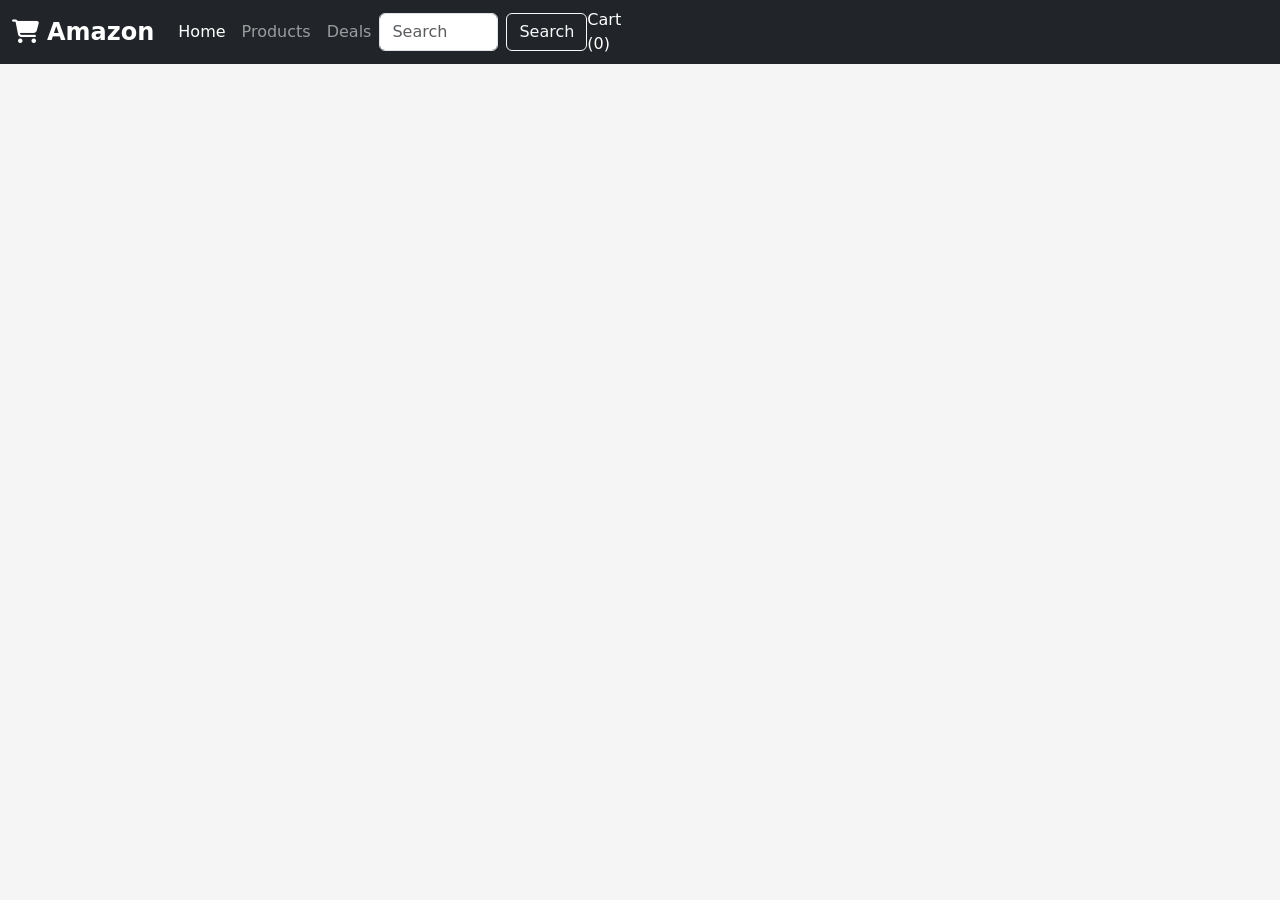
==== workspace/index.html @ 837c8e03 "initial commit" ====
<!DOCTYPE html>
<html lang="en">
<head>
    <meta charset="UTF-8">
    <meta name="viewport" content="width=device-width, initial-scale=1.0">
    <title>Amazon Shopping</title>
    <link href="https://cdn.jsdelivr.net/npm/bootstrap@5.3.0/dist/css/bootstrap.min.css" rel="stylesheet">
    <link rel="stylesheet" href="https://cdnjs.cloudflare.com/ajax/libs/font-awesome/6.4.0/css/all.min.css">
    <link rel="stylesheet" href="style.css">
</head>
<body>
    <header class="navbar navbar-expand-lg navbar-dark bg-dark sticky-top">
        <div class="container-fluid">
            <a class="navbar-brand fw-bold" href="#">
                <i class="fa-solid fa-cart-shopping me-2"></i>Amazon
            </a>
            <button class="navbar-toggler" type="button" data-bs-toggle="collapse" data-bs-target="#navbarNav">
                <span class="navbar-toggler-icon"></span>
            </button>
            <div class="collapse navbar-collapse" id="navbarNav">
                <ul class="navbar-nav me-auto mb-2 mb-lg-0">
                    <li class="nav-item">
                        <a class="nav-link active" aria-current="page" href="#">Home</a>
                    </li>
                    <li class="nav-item">
                        <a class="nav-link" href="#">Products</a>
                    </li>
                    <li class="nav-item">
                        <a class="nav-link" href="#">Deals</a>
                    </li>
                </ul>
                <form class="d-flex" role="search">
                    <input class="form-control me-2" type="search" placeholder="Search" aria-label="Search">
                    <button class="btn btn-outline-light" type="submit">Search</button>
                </form>
                <a class="nav-link text-white" href="#">Cart (0)</a>
            </div>
        </div>
    </​header>
    <main class="container my-4">
        <div class="row">
            <!-- Product cards will be injected here by app.js -->
        </​div>
    </​main>
    <script src="https://cdn.jsdelivr.net/npm/bootstrap@5.3.0/dist/js/bootstrap.bundle.min.js"></script>
    <script src="app.js"></script>
</body>
</html>
---- workspace/style.css ----
body {
    background-color: #f5f5f5;
}

.navbar-brand {
    font-size: 1.5rem;
}

.product-card {
    background-color: white;
    border: 1px solid #ddd;
    border-radius: 8px;
    transition: transform 0.2s, box-shadow 0.2s;
}

.product-card:hover {
    transform: translateY(-5px);
    box-shadow: 0 4px 8px rgba(0, 0, 0, 0.1);
}

.product-image {
    height: 200px;
    object-fit: cover;
    border-radius: 8px 8px 0 0;
}

.product-title {
    font-size: 1rem;
    font-weight: 500;
}
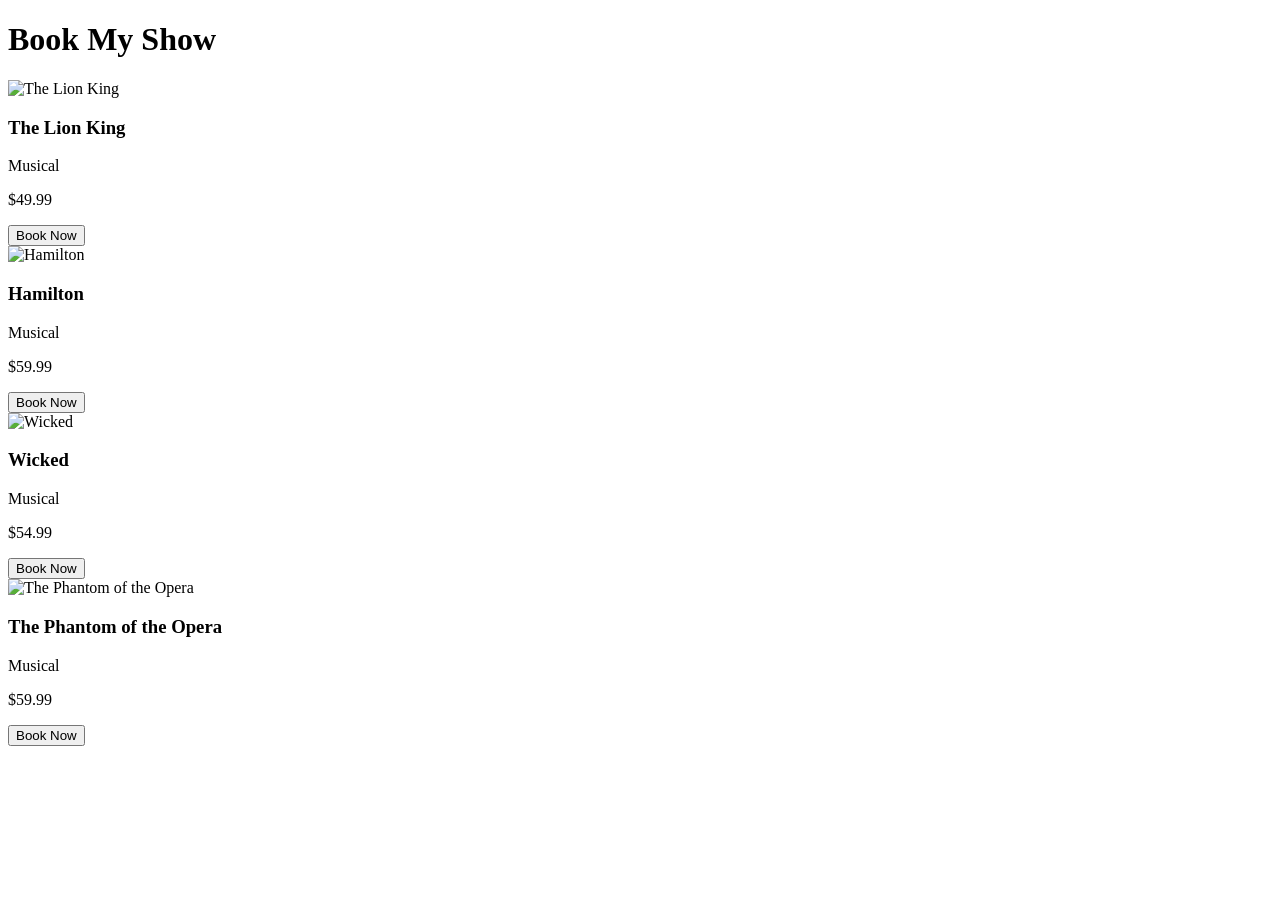
==== commit da736f38: "working" ====
--- a/workspace/index.html
+++ b/workspace/index.html
@@ -1,48 +1,41 @@
 <!DOCTYPE html>
 <html lang="en">
 <head>
-    <meta charset="UTF-8">
-    <meta name="viewport" content="width=device-width, initial-scale=1.0">
-    <title>Amazon Shopping</title>
-    <link href="https://cdn.jsdelivr.net/npm/bootstrap@5.3.0/dist/css/bootstrap.min.css" rel="stylesheet">
-    <link rel="stylesheet" href="https://cdnjs.cloudflare.com/ajax/libs/font-awesome/6.4.0/css/all.min.css">
-    <link rel="stylesheet" href="style.css">
+  <meta charset="UTF-8" />
+  <meta name="viewport" content="width=device-width, initial-scale=1.0" />
+  <title>Book My Show</title>
+  <!-- Google Fonts -->
+  <link href="https://fonts.googleapis.com/css2?family=Inter:wght@400;600;700&display=swap" rel="stylesheet" />
+  <!-- Tailwind CSS via CDN -->
+  <script src="https://cdn.tailwindcss.com"></script>
+  <!-- Flatpickr CSS & JS -->
+  <link rel="stylesheet" href="https://cdn.jsdelivr.net/npm/flatpickr/dist/flatpickr.min.css" />
+  <script src="https://cdn.jsdelivr.net/npm/flatpickr"></script>
+  <!-- Lucide Icons -->
+  <script src="https://cdn.jsdelivr.net/npm/lucide@0.262.0/dist/lucide.min.js"></script>
+  <!-- Custom CSS -->
+  <link rel="stylesheet" href="style.css" />
 </head>
-<body>
-    <header class="navbar navbar-expand-lg navbar-dark bg-dark sticky-top">
-        <div class="container-fluid">
-            <a class="navbar-brand fw-bold" href="#">
-                <i class="fa-solid fa-cart-shopping me-2"></i>Amazon
-            </a>
-            <button class="navbar-toggler" type="button" data-bs-toggle="collapse" data-bs-target="#navbarNav">
-                <span class="navbar-toggler-icon"></span>
-            </button>
-            <div class="collapse navbar-collapse" id="navbarNav">
-                <ul class="navbar-nav me-auto mb-2 mb-lg-0">
-                    <li class="nav-item">
-                        <a class="nav-link active" aria-current="page" href="#">Home</a>
-                    </li>
-                    <li class="nav-item">
-                        <a class="nav-link" href="#">Products</a>
-                    </li>
-                    <li class="nav-item">
-                        <a class="nav-link" href="#">Deals</a>
-                    </li>
-                </ul>
-                <form class="d-flex" role="search">
-                    <input class="form-control me-2" type="search" placeholder="Search" aria-label="Search">
-                    <button class="btn btn-outline-light" type="submit">Search</button>
-                </form>
-                <a class="nav-link text-white" href="#">Cart (0)</a>
-            </div>
-        </div>
-    </​header>
-    <main class="container my-4">
-        <div class="row">
-            <!-- Product cards will be injected here by app.js -->
-        </​div>
-    </​main>
-    <script src="https://cdn.jsdelivr.net/npm/bootstrap@5.3.0/dist/js/bootstrap.bundle.min.js"></script>
-    <script src="app.js"></script>
+<body class="font-inter bg-gray-100">
+  <header class="bg-white shadow p-4 flex items-center justify-between">
+    <h1 class="text-2xl font-semibold text-gray-800">Book My Show</h1>
+  </header>
+
+  <main class="p-4 max-w-4xl mx-auto">
+    <section id="shows" class="grid grid-cols-1 md:grid-cols-2 gap-4">
+      <!-- Show cards will be injected by app.js -->
+    </section>
+  </main>
+
+  <!-- Modal -->
+  <div id="modal" class="fixed inset-0 flex items-center justify-center bg-black bg-opacity-50 hidden">
+    <div class="bg-white rounded-lg shadow-lg p-6 w-11/12 max-w-md">
+      <h2 class="text-xl font-semibold mb-4">Booking Confirmation</h2>
+      <p id="modal-content" class="mb-4"></p>
+      <button id="close-modal" class="px-4 py-2 bg-indigo-600 text-white rounded hover:bg-indigo-700">Close</button>
+    </div>
+  </div>
+
+  <script src="app.js"></script>
 </body>
-</html>+</html>
--- a/workspace/style.css
+++ b/workspace/style.css
@@ -1,30 +1,9 @@
-body {
-    background-color: #f5f5f5;
+/* style.css - minimal custom styles */
+
+/* Utility class to hide elements */
+.hidden { display: none !important; }
+
+/* Center modal content vertically and horizontally */
+#modal {
+  display: flex;
 }
-
-.navbar-brand {
-    font-size: 1.5rem;
-}
-
-.product-card {
-    background-color: white;
-    border: 1px solid #ddd;
-    border-radius: 8px;
-    transition: transform 0.2s, box-shadow 0.2s;
-}
-
-.product-card:hover {
-    transform: translateY(-5px);
-    box-shadow: 0 4px 8px rgba(0, 0, 0, 0.1);
-}
-
-.product-image {
-    height: 200px;
-    object-fit: cover;
-    border-radius: 8px 8px 0 0;
-}
-
-.product-title {
-    font-size: 1rem;
-    font-weight: 500;
-}
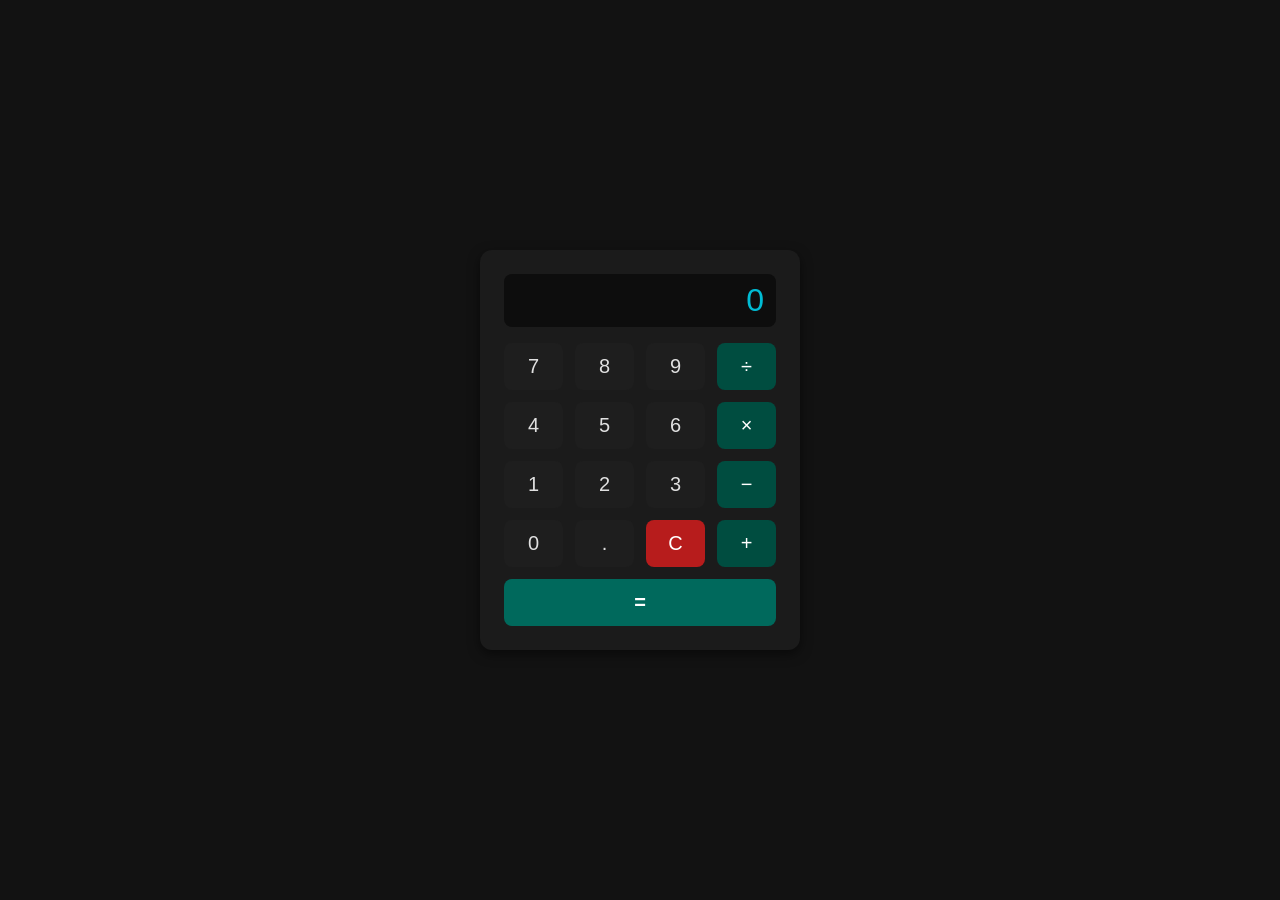
==== commit 58f8f8dc: "feat: Vectorize Hindsight cognitive memory engine, multiple isolated workspaces, and production IDE " ====
--- a/workspace/index.html
+++ b/workspace/index.html
@@ -1,41 +1,39 @@
 <!DOCTYPE html>
 <html lang="en">
 <head>
-  <meta charset="UTF-8" />
-  <meta name="viewport" content="width=device-width, initial-scale=1.0" />
-  <title>Book My Show</title>
-  <!-- Google Fonts -->
-  <link href="https://fonts.googleapis.com/css2?family=Inter:wght@400;600;700&display=swap" rel="stylesheet" />
-  <!-- Tailwind CSS via CDN -->
-  <script src="https://cdn.tailwindcss.com"></script>
-  <!-- Flatpickr CSS & JS -->
-  <link rel="stylesheet" href="https://cdn.jsdelivr.net/npm/flatpickr/dist/flatpickr.min.css" />
-  <script src="https://cdn.jsdelivr.net/npm/flatpickr"></script>
-  <!-- Lucide Icons -->
-  <script src="https://cdn.jsdelivr.net/npm/lucide@0.262.0/dist/lucide.min.js"></script>
-  <!-- Custom CSS -->
-  <link rel="stylesheet" href="style.css" />
+    <meta charset="UTF-8" />
+    <meta name="viewport" content="width=device-width, initial-scale=1.0" />
+    <title>Simple Calculator</title>
+    <link rel="stylesheet" href="style.css" />
 </head>
-<body class="font-inter bg-gray-100">
-  <header class="bg-white shadow p-4 flex items-center justify-between">
-    <h1 class="text-2xl font-semibold text-gray-800">Book My Show</h1>
-  </header>
-
-  <main class="p-4 max-w-4xl mx-auto">
-    <section id="shows" class="grid grid-cols-1 md:grid-cols-2 gap-4">
-      <!-- Show cards will be injected by app.js -->
+<body>
+    <section class="calculator" aria-label="Simple calculator">
+        <output id="display" class="display" aria-live="polite">0</output>
+        <div class="buttons">
+            <!-- Row 1 -->
+            <button class="btn" data-key="7" aria-label="Seven">7</button>
+            <button class="btn" data-key="8" aria-label="Eight">8</button>
+            <button class="btn" data-key="9" aria-label="Nine">9</button>
+            <button class="btn operator" data-key="/" aria-label="Divide">÷</button>
+            <!-- Row 2 -->
+            <button class="btn" data-key="4" aria-label="Four">4</button>
+            <button class="btn" data-key="5" aria-label="Five">5</button>
+            <button class="btn" data-key="6" aria-label="Six">6</button>
+            <button class="btn operator" data-key="*" aria-label="Multiply">×</button>
+            <!-- Row 3 -->
+            <button class="btn" data-key="1" aria-label="One">1</button>
+            <button class="btn" data-key="2" aria-label="Two">2</button>
+            <button class="btn" data-key="3" aria-label="Three">3</button>
+            <button class="btn operator" data-key="-" aria-label="Subtract">−</button>
+            <!-- Row 4 -->
+            <button class="btn" data-key="0" aria-label="Zero">0</button>
+            <button class="btn" data-key="." aria-label="Decimal point">.</button>
+            <button class="btn" id="clear" aria-label="Clear">C</button>
+            <button class="btn operator" data-key="+" aria-label="Add">+</button>
+            <!-- Row 5 -->
+            <button class="btn equal" id="equals" aria-label="Equals" style="grid-column: span 4;">=</button>
+        </div>
     </section>
-  </main>
-
-  <!-- Modal -->
-  <div id="modal" class="fixed inset-0 flex items-center justify-center bg-black bg-opacity-50 hidden">
-    <div class="bg-white rounded-lg shadow-lg p-6 w-11/12 max-w-md">
-      <h2 class="text-xl font-semibold mb-4">Booking Confirmation</h2>
-      <p id="modal-content" class="mb-4"></p>
-      <button id="close-modal" class="px-4 py-2 bg-indigo-600 text-white rounded hover:bg-indigo-700">Close</button>
-    </div>
-  </div>
-
-  <script src="app.js"></script>
+    <script src="app.js"></script>
 </body>
 </html>
--- a/workspace/style.css
+++ b/workspace/style.css
@@ -1,9 +1,122 @@
-/* style.css - minimal custom styles */
+/* style.css – Dark theme calculator with cyan accent */
 
-/* Utility class to hide elements */
-.hidden { display: none !important; }
+:root {
+    --bg-color: #121212;
+    --accent-color: #00bcd4;
+    --text-color: #e0e0e0;
+    --button-bg: #1e1e1e;
+    --button-hover: #2a2a2a;
+    --operator-bg: #004d40;
+    --operator-hover: #00695c;
+    --equal-bg: #00695c;
+    --equal-hover: #00897b;
+    --font-family: 'Segoe UI', Tahoma, sans-serif;
+}
 
-/* Center modal content vertically and horizontally */
-#modal {
-  display: flex;
+* {
+    box-sizing: border-box;
+    margin: 0;
+    padding: 0;
 }
+
+body {
+    background: var(--bg-color);
+    color: var(--text-color);
+    font-family: var(--font-family);
+    display: flex;
+    align-items: center;
+    justify-content: center;
+    min-height: 100vh;
+    padding: 1rem;
+}
+
+.calculator {
+    background: #1b1b1b;
+    border-radius: 12px;
+    padding: 1.5rem;
+    width: 320px;
+    max-width: 100%;
+    box-shadow: 0 4px 12px rgba(0,0,0,0.5);
+    display: flex;
+    flex-direction: column;
+    gap: 1rem;
+}
+
+.display {
+    background: #0d0d0d;
+    color: var(--accent-color);
+    font-size: 2rem;
+    text-align: right;
+    padding: 0.5rem 0.75rem;
+    border-radius: 8px;
+    overflow-x: auto;
+    min-height: 2.5rem;
+}
+
+.buttons {
+    display: grid;
+    grid-template-columns: repeat(4, 1fr);
+    gap: 0.75rem;
+}
+
+.btn {
+    background: var(--button-bg);
+    border: none;
+    color: var(--text-color);
+    font-size: 1.25rem;
+    padding: 0.75rem;
+    border-radius: 8px;
+    cursor: pointer;
+    transition: background 0.2s;
+}
+
+.btn:focus {
+    outline: 2px solid var(--accent-color);
+    outline-offset: 2px;
+}
+
+.btn:hover {
+    background: var(--button-hover);
+}
+
+.operator {
+    background: var(--operator-bg);
+    color: #fff;
+}
+
+.operator:hover {
+    background: var(--operator-hover);
+}
+
+.equal {
+    background: var(--equal-bg);
+    color: #fff;
+    font-weight: bold;
+    grid-column: span 4;
+}
+
+.equal:hover {
+    background: var(--equal-hover);
+}
+
+#clear {
+    background: #b71c1c;
+    color: #fff;
+}
+
+#clear:hover {
+    background: #c62828;
+}
+
+@media (max-width: 400px) {
+    .calculator {
+        padding: 1rem;
+    }
+    .display {
+        font-size: 1.5rem;
+    }
+    .btn {
+        font-size: 1rem;
+        padding: 0.6rem;
+    }
+}
